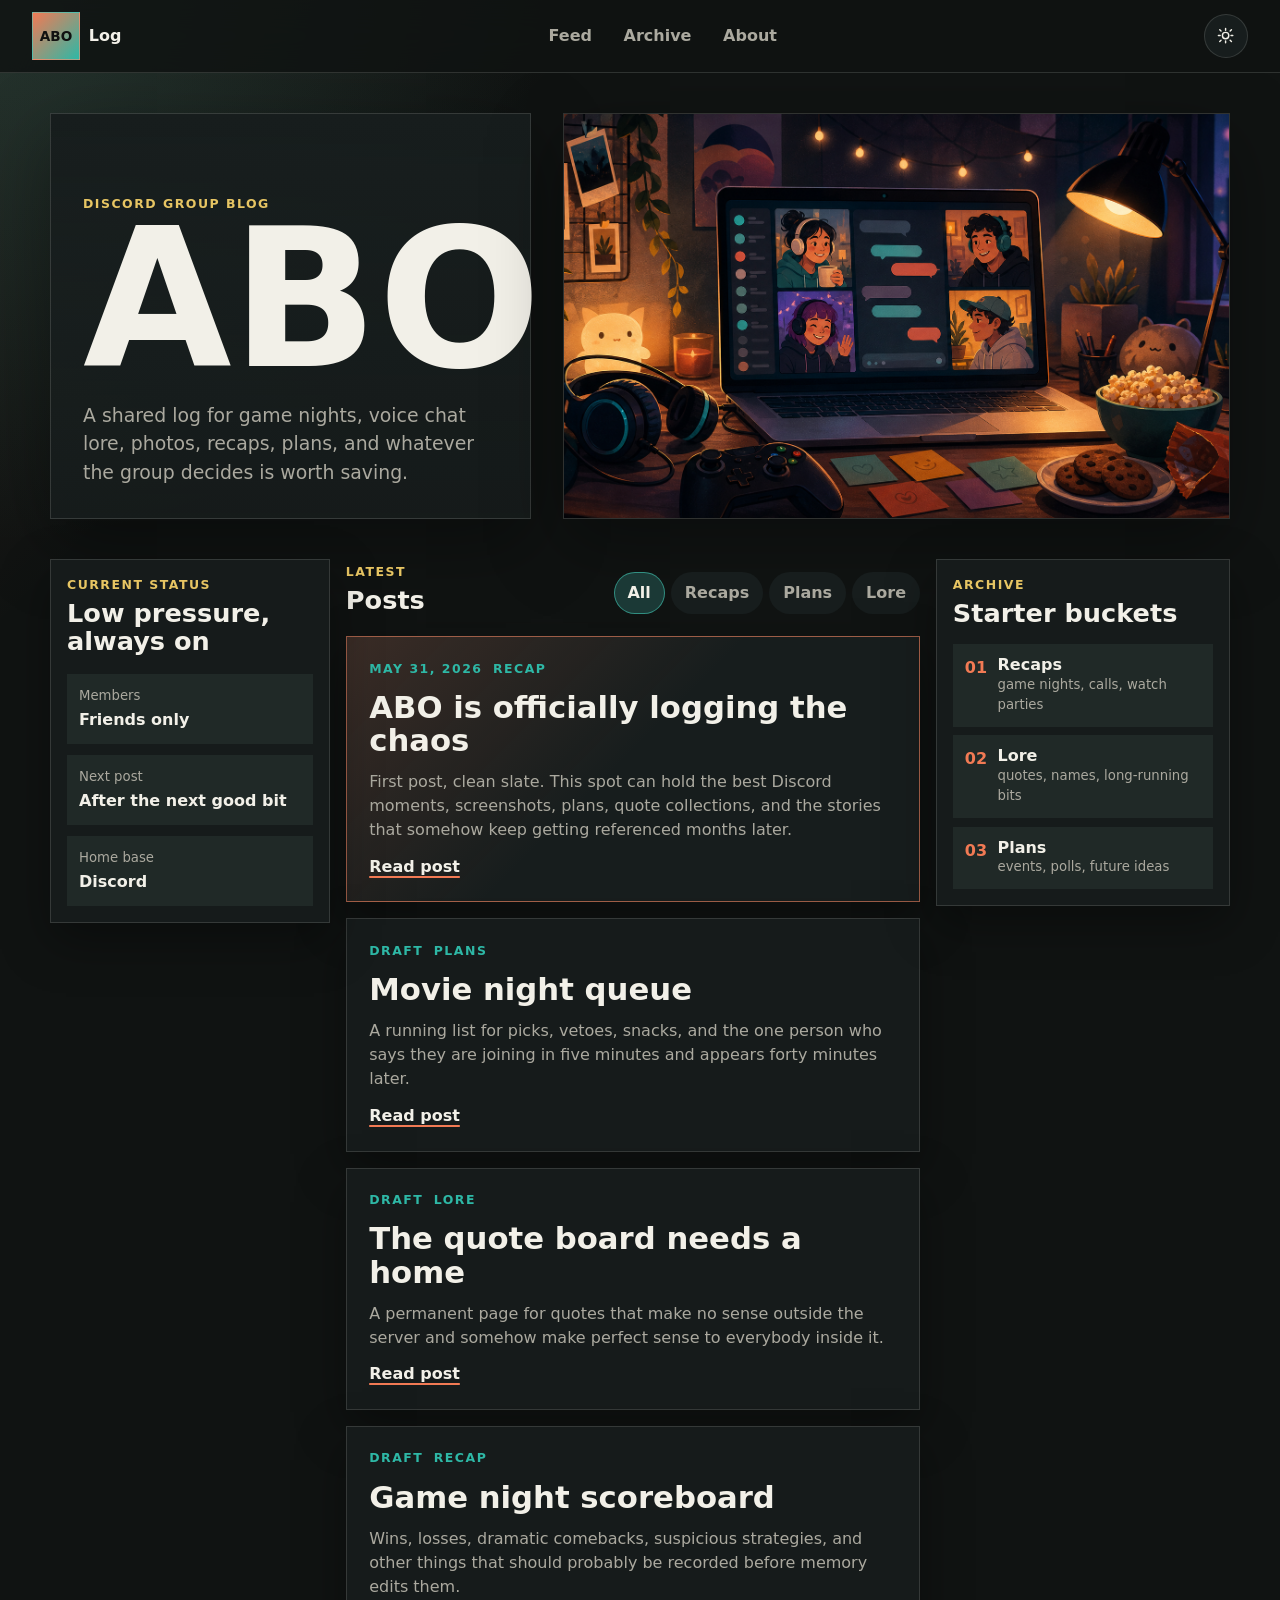
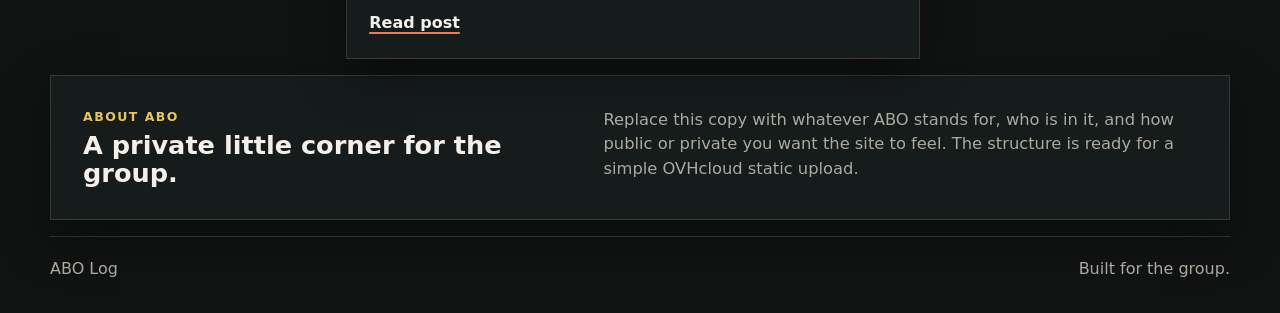
==== abo-blog/index.html @ d6d9355b "Add files via upload" ====
<!doctype html>
<html lang="en">
  <head>
    <meta charset="utf-8">
    <meta name="viewport" content="width=device-width, initial-scale=1">
    <title>ABO Log</title>
    <meta
      name="description"
      content="ABO Log is a small blog for a Discord friends group: posts, recaps, links, and inside jokes."
    >
    <link rel="stylesheet" href="styles.css">
  </head>
  <body>
    <header class="topbar" aria-label="Site header">
      <a class="brand" href="#top" aria-label="ABO Log home">
        <span class="brand-mark">ABO</span>
        <span class="brand-name">Log</span>
      </a>

      <nav class="nav" aria-label="Main navigation">
        <a href="#feed">Feed</a>
        <a href="#archive">Archive</a>
        <a href="#about">About</a>
      </nav>

      <button class="icon-button" id="themeToggle" type="button" aria-label="Toggle color theme">
        <svg viewBox="0 0 24 24" aria-hidden="true">
          <path d="M12 3v2.2M12 18.8V21M4.7 4.7l1.6 1.6M17.7 17.7l1.6 1.6M3 12h2.2M18.8 12H21M4.7 19.3l1.6-1.6M17.7 6.3l1.6-1.6"></path>
          <circle cx="12" cy="12" r="4"></circle>
        </svg>
      </button>
    </header>

    <main id="top">
      <section class="masthead" aria-labelledby="site-title">
        <div class="masthead-copy">
          <p class="kicker">Discord group blog</p>
          <h1 id="site-title">ABO</h1>
          <p>
            A shared log for game nights, voice chat lore, photos, recaps,
            plans, and whatever the group decides is worth saving.
          </p>
        </div>
        <img src="assets/abo-masthead.png" alt="A warm illustrated desk scene with an online friend group on a laptop screen.">
      </section>

      <section class="shell" aria-label="ABO blog workspace">
        <aside class="panel status-panel" aria-label="Group status">
          <div>
            <p class="eyebrow">Current status</p>
            <h2>Low pressure, always on</h2>
          </div>
          <dl class="stats">
            <div>
              <dt>Members</dt>
              <dd>Friends only</dd>
            </div>
            <div>
              <dt>Next post</dt>
              <dd>After the next good bit</dd>
            </div>
            <div>
              <dt>Home base</dt>
              <dd>Discord</dd>
            </div>
          </dl>
        </aside>

        <section class="feed" id="feed" aria-labelledby="feed-title">
          <div class="section-heading">
            <div>
              <p class="eyebrow">Latest</p>
              <h2 id="feed-title">Posts</h2>
            </div>
            <div class="filters" role="list" aria-label="Filter posts">
              <button class="filter-button active" type="button" data-filter="all">All</button>
              <button class="filter-button" type="button" data-filter="recap">Recaps</button>
              <button class="filter-button" type="button" data-filter="plans">Plans</button>
              <button class="filter-button" type="button" data-filter="lore">Lore</button>
            </div>
          </div>

          <article class="post-card featured" data-tags="recap lore">
            <div class="post-meta">
              <span>May 31, 2026</span>
              <span>Recap</span>
            </div>
            <h3>ABO is officially logging the chaos</h3>
            <p>
              First post, clean slate. This spot can hold the best Discord
              moments, screenshots, plans, quote collections, and the stories
              that somehow keep getting referenced months later.
            </p>
            <a class="post-link" href="posts/abo-is-online.html">Read post</a>
          </article>

          <article class="post-card" data-tags="plans">
            <div class="post-meta">
              <span>Draft</span>
              <span>Plans</span>
            </div>
            <h3>Movie night queue</h3>
            <p>
              A running list for picks, vetoes, snacks, and the one person who
              says they are joining in five minutes and appears forty minutes later.
            </p>
            <a class="post-link" href="posts/movie-night-queue.html">Read post</a>
          </article>

          <article class="post-card" data-tags="lore recap">
            <div class="post-meta">
              <span>Draft</span>
              <span>Lore</span>
            </div>
            <h3>The quote board needs a home</h3>
            <p>
              A permanent page for quotes that make no sense outside the server
              and somehow make perfect sense to everybody inside it.
            </p>
            <a class="post-link" href="posts/quote-board.html">Read post</a>
          </article>

          <article class="post-card" data-tags="recap">
            <div class="post-meta">
              <span>Draft</span>
              <span>Recap</span>
            </div>
            <h3>Game night scoreboard</h3>
            <p>
              Wins, losses, dramatic comebacks, suspicious strategies, and
              other things that should probably be recorded before memory edits them.
            </p>
            <a class="post-link" href="posts/game-night-scoreboard.html">Read post</a>
          </article>
        </section>

        <aside class="panel note-panel" id="archive" aria-labelledby="archive-title">
          <p class="eyebrow">Archive</p>
          <h2 id="archive-title">Starter buckets</h2>
          <ul class="bucket-list">
            <li>
              <span>01</span>
              <strong>Recaps</strong>
              <small>game nights, calls, watch parties</small>
            </li>
            <li>
              <span>02</span>
              <strong>Lore</strong>
              <small>quotes, names, long-running bits</small>
            </li>
            <li>
              <span>03</span>
              <strong>Plans</strong>
              <small>events, polls, future ideas</small>
            </li>
          </ul>
        </aside>
      </section>

      <section class="about-band" id="about" aria-labelledby="about-title">
        <div>
          <p class="eyebrow">About ABO</p>
          <h2 id="about-title">A private little corner for the group.</h2>
        </div>
        <p>
          Replace this copy with whatever ABO stands for, who is in it, and how
          public or private you want the site to feel. The structure is ready
          for a simple OVHcloud static upload.
        </p>
      </section>
    </main>

    <footer class="footer">
      <span>ABO Log</span>
      <span>Built for the group.</span>
    </footer>

    <script src="script.js"></script>
  </body>
</html>
---- abo-blog/styles.css ----
:root {
  color-scheme: dark;
  --bg: #101312;
  --surface: #171d1d;
  --surface-strong: #202927;
  --ink: #f2f0e8;
  --muted: #aba99f;
  --line: rgba(242, 240, 232, 0.14);
  --accent: #f27a54;
  --accent-2: #2eb8a6;
  --accent-3: #e7c563;
  --shadow: rgba(0, 0, 0, 0.34);
}

:root.light {
  color-scheme: light;
  --bg: #f6f3ec;
  --surface: #fffaf1;
  --surface-strong: #ece4d3;
  --ink: #22231f;
  --muted: #67665f;
  --line: rgba(34, 35, 31, 0.14);
  --accent: #c55135;
  --accent-2: #167b72;
  --accent-3: #a47a18;
  --shadow: rgba(33, 27, 18, 0.12);
}

* {
  box-sizing: border-box;
}

html {
  scroll-behavior: smooth;
}

body {
  min-width: 320px;
  margin: 0;
  background:
    radial-gradient(circle at top left, rgba(46, 184, 166, 0.16), transparent 34rem),
    linear-gradient(135deg, rgba(242, 122, 84, 0.09), transparent 28rem),
    var(--bg);
  color: var(--ink);
  font-family:
    Inter, ui-sans-serif, system-ui, -apple-system, BlinkMacSystemFont, "Segoe UI",
    sans-serif;
  line-height: 1.5;
}

a {
  color: inherit;
}

button,
a {
  -webkit-tap-highlight-color: transparent;
}

.topbar {
  position: sticky;
  top: 0;
  z-index: 5;
  display: grid;
  grid-template-columns: auto 1fr auto;
  align-items: center;
  gap: 1rem;
  padding: 0.75rem clamp(1rem, 3vw, 2rem);
  border-bottom: 1px solid var(--line);
  background: color-mix(in srgb, var(--bg) 86%, transparent);
  backdrop-filter: blur(18px);
}

.brand {
  display: inline-flex;
  align-items: center;
  gap: 0.55rem;
  min-width: 0;
  text-decoration: none;
}

.brand-mark {
  display: grid;
  width: 3rem;
  aspect-ratio: 1;
  place-items: center;
  border: 1px solid var(--line);
  background: linear-gradient(135deg, var(--accent), var(--accent-2));
  color: #111;
  font-size: 0.85rem;
  font-weight: 900;
  letter-spacing: 0;
}

.brand-name {
  font-weight: 800;
}

.nav {
  display: flex;
  justify-content: center;
  gap: 0.25rem;
}

.nav a,
.filter-button {
  border: 1px solid transparent;
  border-radius: 999px;
  color: var(--muted);
  font: inherit;
  font-weight: 700;
  text-decoration: none;
}

.nav a {
  padding: 0.55rem 0.8rem;
}

.nav a:hover,
.nav a:focus-visible,
.filter-button:hover,
.filter-button:focus-visible {
  border-color: var(--line);
  color: var(--ink);
  outline: none;
}

.icon-button {
  display: grid;
  width: 2.75rem;
  aspect-ratio: 1;
  place-items: center;
  border: 1px solid var(--line);
  border-radius: 50%;
  background: var(--surface);
  color: var(--ink);
  cursor: pointer;
}

.icon-button svg {
  width: 1.2rem;
  height: 1.2rem;
  fill: none;
  stroke: currentColor;
  stroke-linecap: round;
  stroke-linejoin: round;
  stroke-width: 1.8;
}

main {
  width: min(1180px, calc(100% - 2rem));
  margin: 0 auto;
}

.masthead {
  display: grid;
  grid-template-columns: minmax(0, 0.72fr) minmax(18rem, 1fr);
  gap: clamp(1rem, 3vw, 2rem);
  align-items: stretch;
  min-height: clamp(24rem, 54vh, 34rem);
  padding: clamp(1.25rem, 4vw, 2.5rem) 0;
}

.masthead-copy {
  display: flex;
  flex-direction: column;
  justify-content: end;
  min-width: 0;
  padding: clamp(1rem, 4vw, 2rem);
  border: 1px solid var(--line);
  background: linear-gradient(180deg, var(--surface), color-mix(in srgb, var(--surface) 76%, transparent));
  box-shadow: 0 24px 70px var(--shadow);
}

.kicker,
.eyebrow,
.post-meta {
  margin: 0;
  color: var(--accent-3);
  font-size: 0.78rem;
  font-weight: 900;
  letter-spacing: 0.12em;
  text-transform: uppercase;
}

.masthead h1 {
  margin: 0.2rem 0 0;
  font-size: clamp(5.2rem, 16vw, 12rem);
  line-height: 0.86;
  letter-spacing: 0;
}

.masthead p:not(.kicker) {
  max-width: 34rem;
  margin: 1.2rem 0 0;
  color: var(--muted);
  font-size: clamp(1rem, 2vw, 1.18rem);
}

.masthead img {
  width: 100%;
  height: 100%;
  min-height: 20rem;
  border: 1px solid var(--line);
  object-fit: cover;
  box-shadow: 0 24px 70px var(--shadow);
}

.shell {
  display: grid;
  grid-template-columns: minmax(13rem, 0.78fr) minmax(0, 1.6fr) minmax(13rem, 0.82fr);
  gap: 1rem;
  align-items: start;
  padding: 0 0 1rem;
}

.panel,
.post-card,
.about-band {
  border: 1px solid var(--line);
  background: color-mix(in srgb, var(--surface) 92%, transparent);
  box-shadow: 0 18px 46px var(--shadow);
}

.panel {
  position: sticky;
  top: 5.25rem;
  padding: 1rem;
}

.panel h2,
.section-heading h2,
.about-band h2 {
  margin: 0.25rem 0 0;
  font-size: clamp(1.35rem, 2vw, 1.85rem);
  line-height: 1.1;
  letter-spacing: 0;
}

.stats {
  display: grid;
  gap: 0.7rem;
  margin: 1.2rem 0 0;
}

.stats div {
  display: grid;
  gap: 0.12rem;
  padding: 0.75rem;
  background: var(--surface-strong);
}

.stats dt,
.bucket-list small {
  color: var(--muted);
  font-size: 0.83rem;
}

.stats dd {
  margin: 0;
  font-weight: 800;
}

.feed {
  display: grid;
  gap: 1rem;
}

.section-heading {
  display: flex;
  align-items: end;
  justify-content: space-between;
  gap: 1rem;
  padding: 0.25rem 0 0.4rem;
}

.filters {
  display: flex;
  flex-wrap: wrap;
  justify-content: flex-end;
  gap: 0.4rem;
}

.filter-button {
  padding: 0.5rem 0.8rem;
  background: var(--surface);
  cursor: pointer;
}

.filter-button.active {
  border-color: color-mix(in srgb, var(--accent-2) 60%, var(--line));
  background: color-mix(in srgb, var(--accent-2) 18%, var(--surface));
  color: var(--ink);
}

.post-card {
  display: grid;
  gap: 0.8rem;
  padding: clamp(1rem, 3vw, 1.4rem);
}

.post-card.featured {
  border-color: color-mix(in srgb, var(--accent) 55%, var(--line));
  background:
    linear-gradient(135deg, color-mix(in srgb, var(--accent) 16%, transparent), transparent 48%),
    var(--surface);
}

.post-meta {
  display: flex;
  flex-wrap: wrap;
  gap: 0.65rem;
  color: var(--accent-2);
}

.post-card h3 {
  margin: 0;
  font-size: clamp(1.35rem, 2.4vw, 2rem);
  line-height: 1.08;
  letter-spacing: 0;
}

.post-card p {
  margin: 0;
  color: var(--muted);
}

.post-link {
  width: fit-content;
  color: var(--ink);
  font-weight: 900;
  text-decoration-color: var(--accent);
  text-decoration-thickness: 0.15rem;
  text-underline-offset: 0.24rem;
}

.post-card.is-hidden {
  display: none;
}

.bucket-list {
  display: grid;
  gap: 0.55rem;
  padding: 0;
  margin: 1.1rem 0 0;
  list-style: none;
}

.bucket-list li {
  display: grid;
  grid-template-columns: auto 1fr;
  gap: 0 0.65rem;
  padding: 0.75rem;
  background: var(--surface-strong);
}

.bucket-list span {
  grid-row: span 2;
  color: var(--accent);
  font-weight: 900;
}

.bucket-list strong {
  line-height: 1.15;
}

.about-band {
  display: grid;
  grid-template-columns: minmax(0, 0.85fr) minmax(0, 1fr);
  gap: 1rem;
  align-items: start;
  margin: 0 0 1rem;
  padding: clamp(1rem, 4vw, 2rem);
}

.about-band p:last-child {
  margin: 0;
  color: var(--muted);
  font-size: 1.02rem;
}

.footer {
  display: flex;
  justify-content: space-between;
  gap: 1rem;
  width: min(1180px, calc(100% - 2rem));
  margin: 0 auto;
  padding: 1.25rem 0 2rem;
  border-top: 1px solid var(--line);
  color: var(--muted);
}

@media (max-width: 940px) {
  .masthead,
  .shell,
  .about-band {
    grid-template-columns: 1fr;
  }

  .masthead {
    min-height: 0;
  }

  .masthead img {
    order: -1;
    height: min(46vh, 23rem);
  }

  .panel {
    position: static;
  }

  .status-panel {
    order: 2;
  }

  .note-panel {
    order: 3;
  }
}

@media (max-width: 680px) {
  .topbar {
    grid-template-columns: 1fr auto;
  }

  .nav {
    grid-column: 1 / -1;
    order: 3;
    justify-content: flex-start;
    overflow-x: auto;
    padding-bottom: 0.15rem;
  }

  main,
  .footer {
    width: min(100% - 1rem, 1180px);
  }

  .masthead {
    padding-top: 0.5rem;
    gap: 0.75rem;
  }

  .masthead-copy {
    padding: 0.9rem;
  }

  .masthead h1 {
    font-size: clamp(3.7rem, 20vw, 5.4rem);
  }

  .masthead p:not(.kicker) {
    margin-top: 0.7rem;
    font-size: 0.96rem;
  }

  .masthead img {
    height: min(31vh, 16rem);
    min-height: 12rem;
  }

  .section-heading {
    align-items: start;
    flex-direction: column;
  }

  .filters {
    justify-content: flex-start;
  }

  .footer {
    flex-direction: column;
  }
}
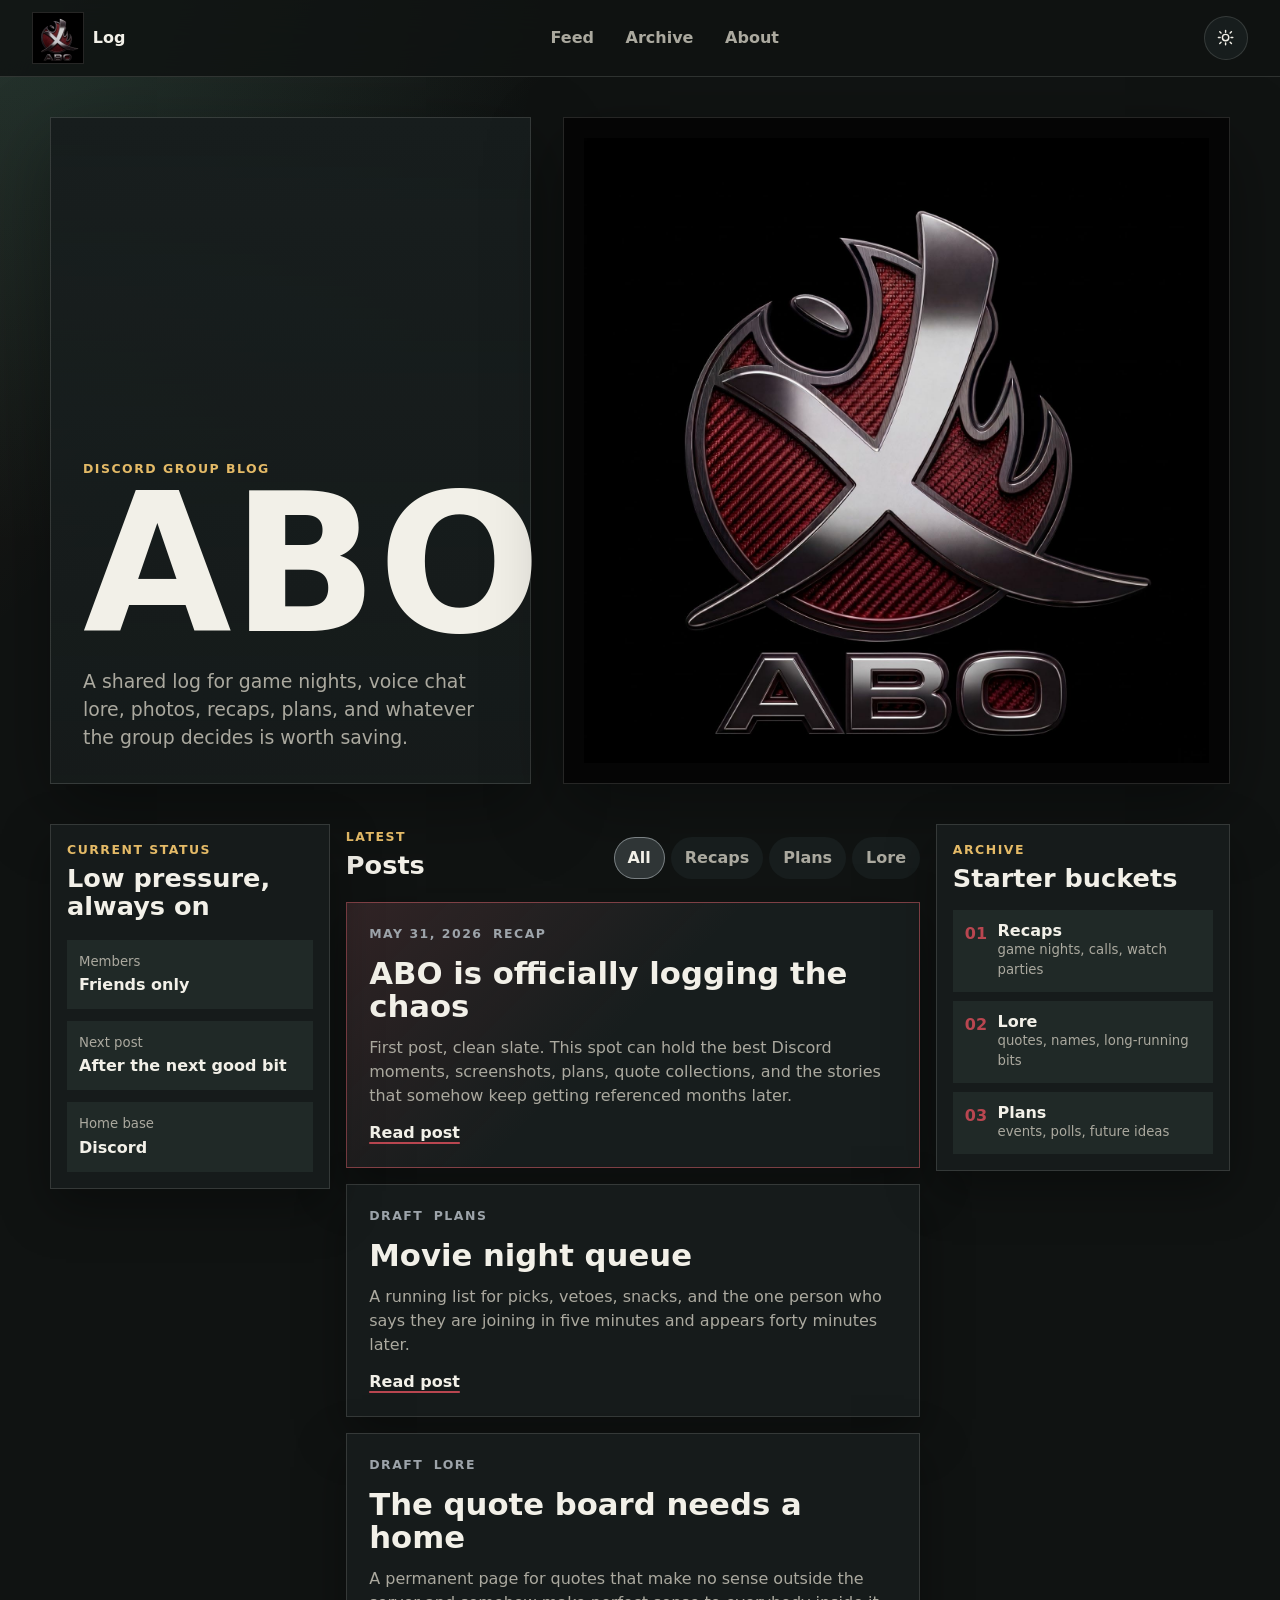
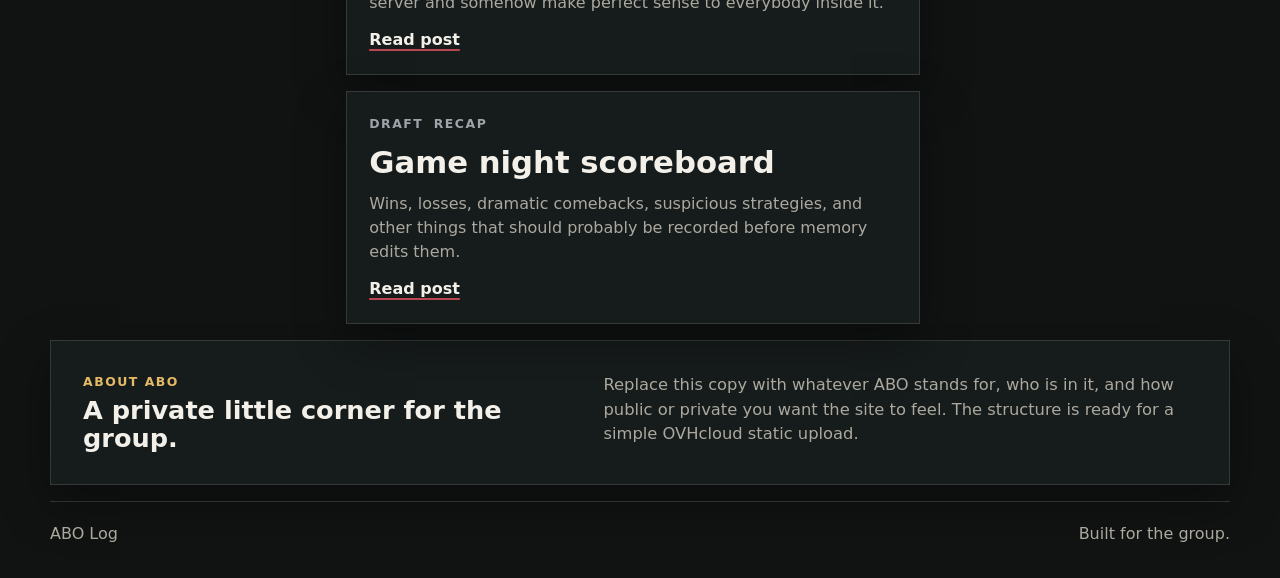
==== commit a1dceae1: "Use ABO logo artwork" ====
--- a/abo-blog/index.html
+++ b/abo-blog/index.html
@@ -8,12 +8,15 @@
       name="description"
       content="ABO Log is a small blog for a Discord friends group: posts, recaps, links, and inside jokes."
     >
+    <link rel="icon" href="assets/abo-logo.jpg">
     <link rel="stylesheet" href="styles.css">
   </head>
   <body>
     <header class="topbar" aria-label="Site header">
       <a class="brand" href="#top" aria-label="ABO Log home">
-        <span class="brand-mark">ABO</span>
+        <span class="brand-mark">
+          <img src="assets/abo-logo.jpg" alt="">
+        </span>
         <span class="brand-name">Log</span>
       </a>
 
@@ -41,7 +44,7 @@
             plans, and whatever the group decides is worth saving.
           </p>
         </div>
-        <img src="assets/abo-masthead.png" alt="A warm illustrated desk scene with an online friend group on a laptop screen.">
+        <img class="masthead-logo" src="assets/abo-logo.jpg" alt="The ABO group logo.">
       </section>
 
       <section class="shell" aria-label="ABO blog workspace">
--- a/abo-blog/styles.css
+++ b/abo-blog/styles.css
@@ -6,9 +6,9 @@
   --ink: #f2f0e8;
   --muted: #aba99f;
   --line: rgba(242, 240, 232, 0.14);
-  --accent: #f27a54;
-  --accent-2: #2eb8a6;
-  --accent-3: #e7c563;
+  --accent: #b94650;
+  --accent-2: #9da4aa;
+  --accent-3: #e4ba67;
   --shadow: rgba(0, 0, 0, 0.34);
 }
 
@@ -20,9 +20,9 @@
   --ink: #22231f;
   --muted: #67665f;
   --line: rgba(34, 35, 31, 0.14);
-  --accent: #c55135;
-  --accent-2: #167b72;
-  --accent-3: #a47a18;
+  --accent: #9f3039;
+  --accent-2: #59636b;
+  --accent-3: #966f18;
   --shadow: rgba(33, 27, 18, 0.12);
 }
 
@@ -81,15 +81,18 @@
 
 .brand-mark {
   display: grid;
-  width: 3rem;
+  width: 3.25rem;
   aspect-ratio: 1;
   place-items: center;
+  overflow: hidden;
   border: 1px solid var(--line);
-  background: linear-gradient(135deg, var(--accent), var(--accent-2));
-  color: #111;
-  font-size: 0.85rem;
-  font-weight: 900;
-  letter-spacing: 0;
+  background: #050505;
+}
+
+.brand-mark img {
+  width: 100%;
+  height: 100%;
+  object-fit: cover;
 }
 
 .brand-name {
@@ -206,6 +209,13 @@
   box-shadow: 0 24px 70px var(--shadow);
 }
 
+.masthead .masthead-logo {
+  padding: clamp(0.75rem, 2vw, 1.25rem);
+  background: #050505;
+  object-fit: contain;
+  object-position: center;
+}
+
 .shell {
   display: grid;
   grid-template-columns: minmax(13rem, 0.78fr) minmax(0, 1.6fr) minmax(13rem, 0.82fr);
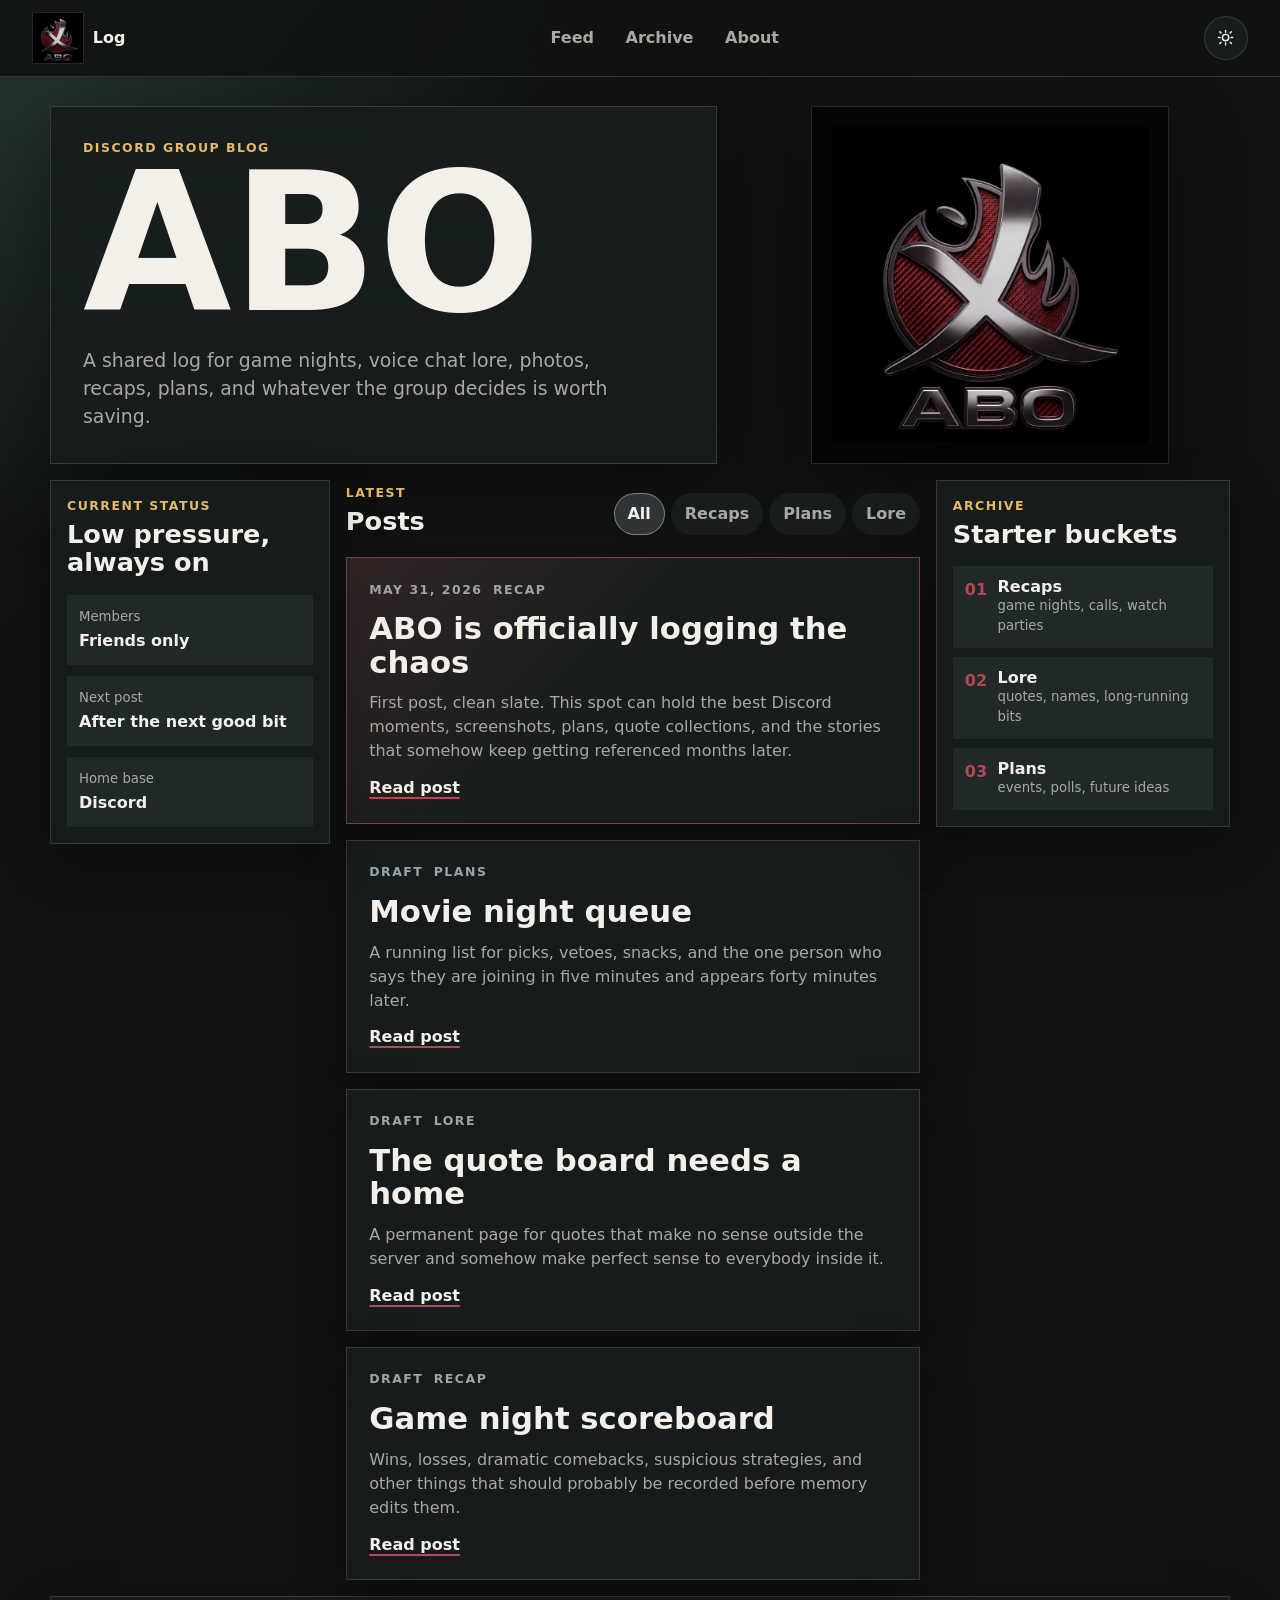
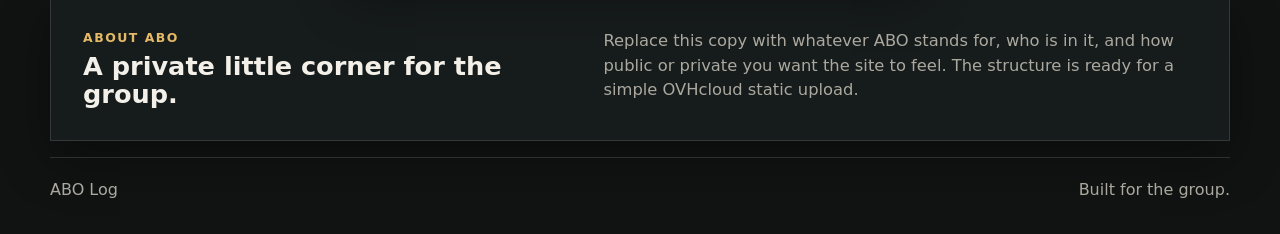
==== commit c1ab540a: "Cap homepage logo size" ====
--- a/abo-blog/index.html
+++ b/abo-blog/index.html
@@ -9,7 +9,7 @@
       content="ABO Log is a small blog for a Discord friends group: posts, recaps, links, and inside jokes."
     >
     <link rel="icon" href="assets/abo-logo.jpg">
-    <link rel="stylesheet" href="styles.css">
+    <link rel="stylesheet" href="styles.css?v=logo-size">
   </head>
   <body>
     <header class="topbar" aria-label="Site header">
--- a/abo-blog/styles.css
+++ b/abo-blog/styles.css
@@ -155,20 +155,27 @@
   margin: 0 auto;
 }
 
+#feed,
+#archive,
+#about {
+  scroll-margin-top: 5.5rem;
+}
+
 .masthead {
   display: grid;
-  grid-template-columns: minmax(0, 0.72fr) minmax(18rem, 1fr);
+  grid-template-columns: minmax(0, 1fr) minmax(14rem, 0.72fr);
   gap: clamp(1rem, 3vw, 2rem);
-  align-items: stretch;
-  min-height: clamp(24rem, 54vh, 34rem);
-  padding: clamp(1.25rem, 4vw, 2.5rem) 0;
+  align-items: center;
+  min-height: 0;
+  padding: clamp(1rem, 3vw, 1.8rem) 0 1rem;
 }
 
 .masthead-copy {
   display: flex;
   flex-direction: column;
-  justify-content: end;
+  justify-content: center;
   min-width: 0;
+  min-height: clamp(17rem, 28vw, 24rem);
   padding: clamp(1rem, 4vw, 2rem);
   border: 1px solid var(--line);
   background: linear-gradient(180deg, var(--surface), color-mix(in srgb, var(--surface) 76%, transparent));
@@ -202,14 +209,19 @@
 
 .masthead img {
   width: 100%;
-  height: 100%;
-  min-height: 20rem;
+  height: auto;
+  min-height: 0;
   border: 1px solid var(--line);
   object-fit: cover;
   box-shadow: 0 24px 70px var(--shadow);
 }
 
 .masthead .masthead-logo {
+  width: min(100%, clamp(14rem, 28vw, 24rem));
+  max-height: 24rem;
+  aspect-ratio: 1;
+  justify-self: center;
+  align-self: center;
   padding: clamp(0.75rem, 2vw, 1.25rem);
   background: #050505;
   object-fit: contain;
@@ -413,7 +425,15 @@
 
   .masthead img {
     order: -1;
-    height: min(46vh, 23rem);
+  }
+
+  .masthead .masthead-logo {
+    width: min(100%, 18rem);
+    max-height: 18rem;
+  }
+
+  .masthead-copy {
+    min-height: auto;
   }
 
   .panel {
@@ -466,8 +486,12 @@
   }
 
   .masthead img {
-    height: min(31vh, 16rem);
-    min-height: 12rem;
+    min-height: 0;
+  }
+
+  .masthead .masthead-logo {
+    width: min(100%, 15rem);
+    max-height: 15rem;
   }
 
   .section-heading {
